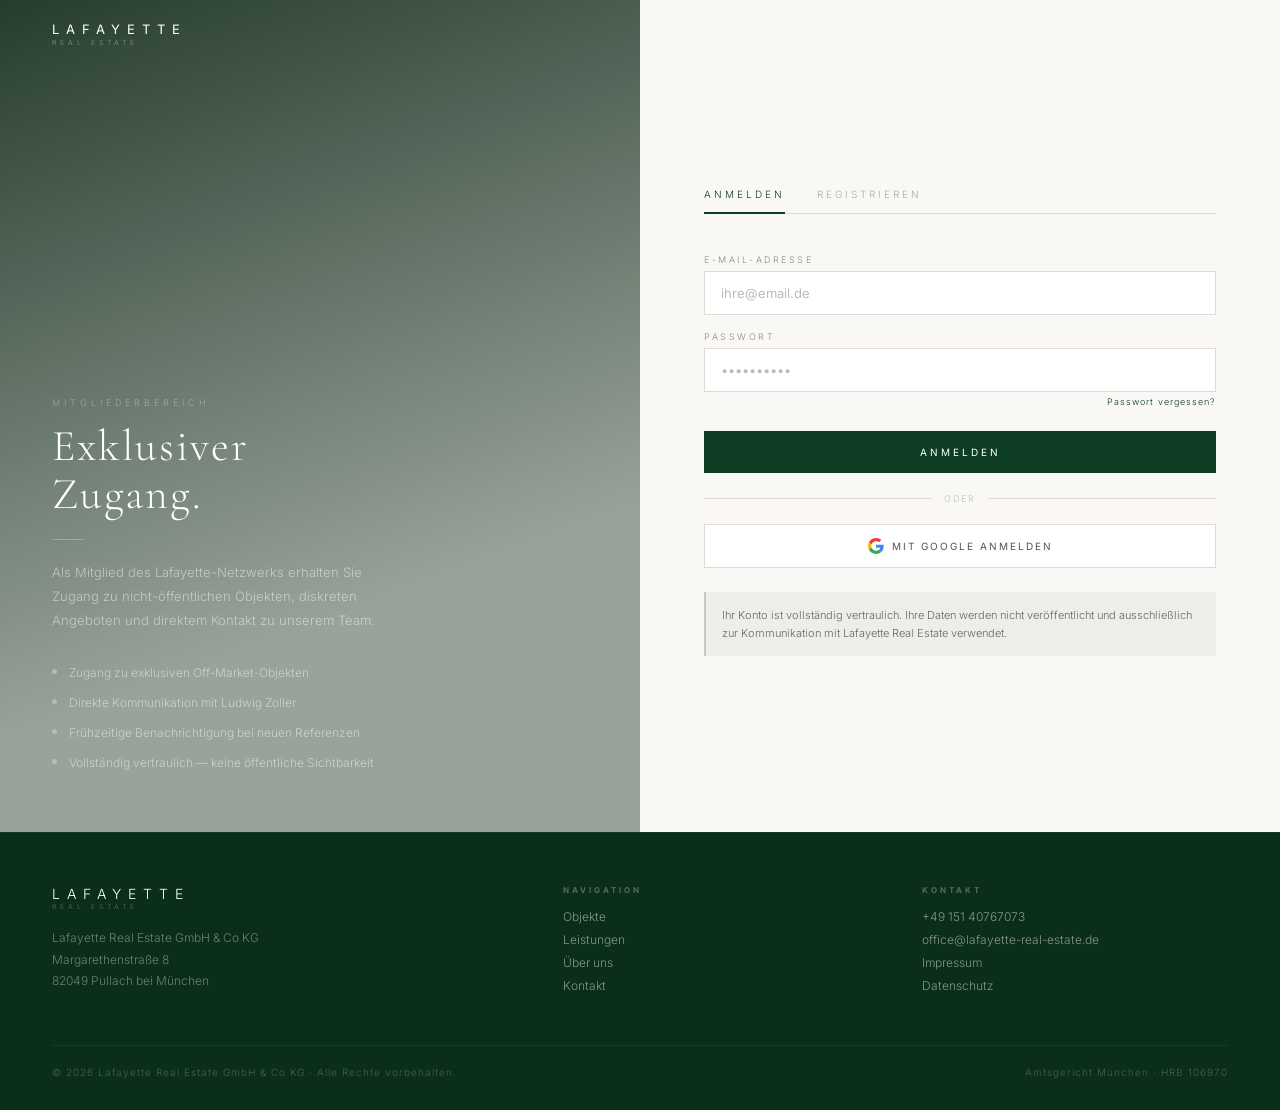
==== anmelden.html @ 4c4fb117 "feat: add auth page (login/register), restore musterhaus link, verify all nav links - Create anmelde" ====
<!DOCTYPE html>
<html lang="de">
<head>
  <meta charset="UTF-8">
  <meta name="viewport" content="width=device-width, initial-scale=1">
  <title>Anmelden — Lafayette Real Estate</title>
  <meta name="description" content="Mitgliederbereich — Lafayette Real Estate. Exklusiver Zugang zu Off-Market-Objekten und diskreten Immobilienangeboten.">
  <link rel="icon" href="data:,">

  <link rel="preconnect" href="https://fonts.googleapis.com">
  <link rel="preconnect" href="https://fonts.gstatic.com" crossorigin>
  <link href="https://fonts.googleapis.com/css2?family=Cormorant+Garamond:ital,wght@0,200;0,300;0,400;1,200;1,300&family=Inter:wght@300;400;500&display=swap" rel="stylesheet">

  <link rel="stylesheet" href="assets/css/variables.css">
  <link rel="stylesheet" href="assets/css/base.css">
  <link rel="stylesheet" href="assets/css/components/navbar.css">
  <link rel="stylesheet" href="assets/css/components/footer.css">
  <link rel="stylesheet" href="assets/css/components/buttons.css">
  <link rel="stylesheet" href="assets/css/components/forms.css">
  <link rel="stylesheet" href="assets/css/pages/auth.css">
</head>
<body>

  <!-- ======= NAVBAR (auth simplified) ======= -->
  <nav id="main-nav" aria-label="Hauptnavigation" class="scrolled">
    <a href="index.html" class="nav-logo">
      <span class="nav-logo__name">Lafayette</span>
      <span class="nav-logo__sub">Real Estate</span>
    </a>
    <a href="index.html" class="nav-back">← Zurück zur Website</a>
  </nav>

  <!-- ======= MAIN AUTH LAYOUT ======= -->
  <div class="auth-layout">

    <!-- LEFT: Brand panel -->
    <div class="auth-left" style="background-image: linear-gradient(160deg, rgba(8,35,18,0.88) 0%, rgba(8,35,18,0.4) 70%), url('https://images.unsplash.com/photo-1600596542815-ffad4c1539a9?w=1200&q=85');">
      <div class="auth-left-eyebrow">Mitgliederbereich</div>
      <div class="auth-left-headline">Exklusiver<br>Zugang.</div>
      <div class="auth-left-divider"></div>
      <div class="auth-left-body">Als Mitglied des Lafayette-Netzwerks erhalten Sie Zugang zu nicht-öffentlichen Objekten, diskreten Angeboten und direktem Kontakt zu unserem Team.</div>
      <div class="auth-perks">
        <div class="auth-perk">
          <div class="perk-dot"></div>
          <div class="perk-text">Zugang zu exklusiven Off-Market-Objekten</div>
        </div>
        <div class="auth-perk">
          <div class="perk-dot"></div>
          <div class="perk-text">Direkte Kommunikation mit Ludwig Zoller</div>
        </div>
        <div class="auth-perk">
          <div class="perk-dot"></div>
          <div class="perk-text">Frühzeitige Benachrichtigung bei neuen Referenzen</div>
        </div>
        <div class="auth-perk">
          <div class="perk-dot"></div>
          <div class="perk-text">Vollständig vertraulich — keine öffentliche Sichtbarkeit</div>
        </div>
      </div>
    </div>

    <!-- RIGHT: Forms panel -->
    <div class="auth-right">

      <!-- TABS -->
      <div class="auth-tabs">
        <div class="auth-tab active" data-tab="login">Anmelden</div>
        <div class="auth-tab" data-tab="register">Registrieren</div>
      </div>

      <!-- LOGIN FORM -->
      <form class="auth-form" id="form-login" action="#" method="post">

        <div class="form-group">
          <label class="form-label" for="login-email">E-Mail-Adresse</label>
          <input class="form-input" type="email" id="login-email" name="email" placeholder="ihre@email.de" required>
        </div>

        <div class="form-group">
          <label class="form-label" for="login-password">Passwort</label>
          <input class="form-input" type="password" id="login-password" name="password" placeholder="••••••••••" required>
          <a href="#" class="form-forgot">Passwort vergessen?</a>
        </div>

        <button class="btn-solid form-submit" type="submit">Anmelden</button>

        <div class="form-divider"><span>oder</span></div>

        <button type="button" class="btn-google">
          <svg width="16" height="16" viewBox="0 0 48 48" aria-hidden="true"><path fill="#EA4335" d="M24 9.5c3.54 0 6.71 1.22 9.21 3.6l6.85-6.85C35.9 2.38 30.47 0 24 0 14.62 0 6.51 5.38 2.56 13.22l7.98 6.19C12.43 13.72 17.74 9.5 24 9.5z"/><path fill="#4285F4" d="M46.98 24.55c0-1.57-.15-3.09-.38-4.55H24v9.02h12.94c-.58 2.96-2.26 5.48-4.78 7.18l7.73 6c4.51-4.18 7.09-10.36 7.09-17.65z"/><path fill="#FBBC05" d="M10.53 28.59c-.48-1.45-.76-2.99-.76-4.59s.27-3.14.76-4.59l-7.98-6.19C.92 16.46 0 20.12 0 24c0 3.88.92 7.54 2.56 10.78l7.97-6.19z"/><path fill="#34A853" d="M24 48c6.48 0 11.93-2.13 15.89-5.81l-7.73-6c-2.18 1.48-4.97 2.31-8.16 2.31-6.26 0-11.57-4.22-13.47-9.91l-7.98 6.19C6.51 42.62 14.62 48 24 48z"/></svg>
          Mit Google anmelden
        </button>

        <div class="discretion-note">
          Ihr Konto ist vollständig vertraulich. Ihre Daten werden nicht veröffentlicht und ausschließlich zur Kommunikation mit Lafayette Real Estate verwendet.
        </div>

      </form>

      <!-- REGISTRATION FORM -->
      <form class="auth-form hidden" id="form-register" action="#" method="post">

        <div class="form-group-row">
          <div class="form-group">
            <label class="form-label" for="reg-vorname">Vorname</label>
            <input class="form-input" type="text" id="reg-vorname" name="vorname" placeholder="Max" required>
          </div>
          <div class="form-group">
            <label class="form-label" for="reg-nachname">Nachname</label>
            <input class="form-input" type="text" id="reg-nachname" name="nachname" placeholder="Mustermann" required>
          </div>
        </div>

        <div class="form-group">
          <label class="form-label" for="reg-email">E-Mail-Adresse</label>
          <input class="form-input" type="email" id="reg-email" name="email" placeholder="ihre@email.de" required>
        </div>

        <div class="form-group">
          <label class="form-label" for="reg-password">Passwort</label>
          <input class="form-input" type="password" id="reg-password" name="password" placeholder="Mindestens 8 Zeichen" minlength="8" required>
        </div>

        <div class="form-group">
          <label class="form-label" for="reg-interesse">Ich bin interessiert als</label>
          <select class="form-select" id="reg-interesse" name="interesse" required>
            <option value="" disabled selected>Bitte wählen…</option>
            <option value="kaeufer">Käufer</option>
            <option value="verkaeufer">Verkäufer</option>
            <option value="investor">Investor / Family Office</option>
            <option value="fonds">Fonds / institutioneller Investor</option>
            <option value="sonstiges">Sonstiges</option>
          </select>
        </div>

        <button class="btn-solid form-submit" type="submit">Konto erstellen</button>

        <div class="discretion-note">
          Ihre Registrierung wird manuell durch unser Team geprüft. Nach Freischaltung erhalten Sie Zugang zu exklusiven Inhalten.
        </div>

        <p class="form-footer">Mit der Registrierung stimmen Sie unserer <a href="datenschutz.html">Datenschutzerklärung</a> zu.</p>

      </form>

    </div>
  </div>

  <!-- ======= FOOTER ======= -->
  <footer class="site-footer">
    <div class="footer-top">
      <div class="footer-brand">
        <div class="logo-name">Lafayette</div>
        <div class="logo-sub">Real Estate</div>
        <p>Lafayette Real Estate GmbH &amp; Co KG<br>Margarethenstraße 8<br>82049 Pullach bei München</p>
      </div>
      <div class="footer-col">
        <h4>Navigation</h4>
        <a href="objekte.html">Objekte</a>
        <a href="leistungen.html">Leistungen</a>
        <a href="ueber-uns.html">Über uns</a>
        <a href="kontakt.html">Kontakt</a>
      </div>
      <div class="footer-col">
        <h4>Kontakt</h4>
        <a href="tel:+4915140767073">+49 151 40767073</a>
        <a href="mailto:office@lafayette-real-estate.de">office@lafayette-real-estate.de</a>
        <a href="impressum.html">Impressum</a>
        <a href="datenschutz.html">Datenschutz</a>
      </div>
    </div>
    <div class="footer-bottom">
      <p>© 2026 Lafayette Real Estate GmbH &amp; Co KG · Alle Rechte vorbehalten.</p>
      <p>Amtsgericht München · HRB 106970</p>
    </div>
  </footer>

  <script src="assets/js/nav.js"></script>
  <script src="assets/js/auth.js"></script>
</body>
</html>
---- assets/css/variables.css ----
:root {
  --color-green:       #0D3D22;
  --color-green-dark:  #0A2E18;
  --color-cream:       #FAF8F4;
  --color-white:       #FFFFFF;
  --color-charcoal:    #1A1A1A;
  --color-gold:        #C9A96E;
  --color-border:      #E5E0D8;
  --color-text-muted:  #666666;
  --color-text-light:  rgba(255,255,255,0.75);
  --color-text-faint:  rgba(255,255,255,0.4);

  --font-display: 'Cormorant Garamond', Georgia, serif;
  --font-body:    'Inter', -apple-system, sans-serif;

  --space-xs:  8px;
  --space-sm:  16px;
  --space-md:  32px;
  --space-lg:  52px;
  --space-xl:  80px;

  --transition-base: 0.25s ease;
  --transition-nav:  0.35s ease;
}
---- assets/css/base.css ----
*, *::before, *::after { margin: 0; padding: 0; box-sizing: border-box; }
html { scroll-behavior: smooth; }
body {
  font-family: var(--font-body);
  font-weight: 300;
  background: var(--color-cream);
  color: var(--color-charcoal);
  -webkit-font-smoothing: antialiased;
  overflow-x: hidden;
}
a { text-decoration: none; color: inherit; }
img { display: block; max-width: 100%; }
h1, h2, h3 { font-family: var(--font-display); font-weight: 300; line-height: 1.15; }

.section-label {
  font-family: var(--font-body);
  font-size: 9px;
  letter-spacing: 4px;
  text-transform: uppercase;
  color: var(--color-green);
  opacity: 0.7;
  margin-bottom: 10px;
}
.section-label--light {
  color: var(--color-text-faint);
  opacity: 1;
}

.section {
  padding: var(--space-xl) var(--space-lg);
}
.section.cream { background: var(--color-cream); }
.section.white { background: var(--color-white); }
.section.green { background: var(--color-green); }

.sec-title {
  font-family: var(--font-display);
  font-weight: 300;
  font-size: 34px;
  color: var(--color-charcoal);
  letter-spacing: 1px;
  line-height: 1.2;
  margin-bottom: 36px;
}
.sec-title.light { color: white; }
---- assets/css/components/navbar.css ----
/* ============ NAVBAR ============ */
#main-nav {
  position: fixed;
  top: 0;
  left: 0;
  right: 0;
  z-index: 100;
  padding: 0 var(--space-lg);
  height: 68px;
  display: flex;
  align-items: center;
  justify-content: space-between;
  transition: background var(--transition-nav), border-color var(--transition-nav);
  background: transparent;
  border-bottom: 1px solid transparent;
}
#main-nav.scrolled {
  background: rgba(10, 40, 22, 0.97);
  border-bottom: 1px solid rgba(255, 255, 255, 0.07);
  backdrop-filter: blur(8px);
}

.nav-logo {
  display: flex;
  flex-direction: column;
  gap: 1px;
  text-decoration: none;
}
.nav-logo__name {
  font-family: var(--font-body);
  font-size: 13px;
  letter-spacing: 7px;
  font-weight: 400;
  color: var(--color-white);
  text-transform: uppercase;
}
.nav-logo__sub {
  font-family: var(--font-body);
  font-size: 7px;
  letter-spacing: 4px;
  color: var(--color-text-faint);
  text-transform: uppercase;
}

.nav-links {
  display: flex;
  gap: 36px;
  align-items: center;
}
.nav-links a {
  font-family: var(--font-body);
  font-size: 10px;
  letter-spacing: 2px;
  text-transform: uppercase;
  color: rgba(255, 255, 255, 0.55);
  text-decoration: none;
  transition: color var(--transition-base);
}
.nav-links a:hover { color: var(--color-white); }
.nav-links a.active {
  color: var(--color-white);
  border-bottom: 1px solid rgba(255, 255, 255, 0.4);
  padding-bottom: 2px;
}

.nav-links__cta {
  border: 1px solid rgba(255, 255, 255, 0.35);
  padding: 9px 20px;
  font-family: var(--font-body);
  font-size: 9px;
  letter-spacing: 2.5px;
  text-transform: uppercase;
  color: rgba(255, 255, 255, 0.85);
  text-decoration: none;
  transition: background var(--transition-base), color var(--transition-base);
  margin-left: 8px;
}
.nav-links__cta:hover { background: rgba(255, 255, 255, 0.1); }

/* Inner-page variant: solid green background, not fixed */
.site-nav {
  background: var(--color-green);
  padding: 0 var(--space-lg);
  height: 68px;
  display: flex;
  align-items: center;
  justify-content: space-between;
  border-bottom: 1px solid rgba(255, 255, 255, 0.07);
}
---- assets/css/components/footer.css ----
/* ============ FOOTER ============ */
.site-footer {
  background: var(--color-green-dark);
  padding: var(--space-lg) var(--space-lg) 32px;
  border-top: 1px solid rgba(255, 255, 255, 0.05);
}

.footer-top {
  display: grid;
  grid-template-columns: 1.5fr 1fr 1fr;
  gap: var(--space-lg);
  margin-bottom: 44px;
}

.footer-brand .logo-name {
  font-family: var(--font-body);
  font-size: 14px;
  letter-spacing: 7px;
  color: var(--color-white);
  text-transform: uppercase;
}
.footer-brand .logo-sub {
  font-family: var(--font-body);
  font-size: 7px;
  letter-spacing: 4px;
  color: rgba(255, 255, 255, 0.3);
  text-transform: uppercase;
  margin-bottom: 16px;
}
.footer-brand p {
  font-family: var(--font-body);
  font-size: 12px;
  color: rgba(255, 255, 255, 0.4);
  line-height: 1.8;
  font-weight: 300;
}

.footer-col h4 {
  font-family: var(--font-body);
  font-size: 8px;
  letter-spacing: 3px;
  text-transform: uppercase;
  color: rgba(255, 255, 255, 0.3);
  margin-bottom: 14px;
}
.footer-col a {
  display: block;
  font-family: var(--font-body);
  font-size: 12px;
  color: rgba(255, 255, 255, 0.5);
  text-decoration: none;
  margin-bottom: 8px;
  transition: color var(--transition-base);
  font-weight: 300;
}
.footer-col a:hover { color: rgba(255, 255, 255, 0.85); }

.footer-bottom {
  border-top: 1px solid rgba(255, 255, 255, 0.06);
  padding-top: 20px;
  display: flex;
  justify-content: space-between;
  align-items: center;
}
.footer-bottom p {
  font-family: var(--font-body);
  font-size: 10px;
  color: rgba(255, 255, 255, 0.25);
  letter-spacing: 1px;
}
---- assets/css/components/buttons.css ----
/* ============ BUTTONS ============ */
.btn-ghost {
  display: inline-block;
  align-self: flex-start;
  border: 1px solid rgba(255, 255, 255, 0.4);
  padding: 14px 32px;
  font-family: var(--font-body);
  font-size: 10px;
  letter-spacing: 3px;
  text-transform: uppercase;
  color: rgba(255, 255, 255, 0.85);
  transition: background var(--transition-base);
}
.btn-ghost:hover { background: rgba(255, 255, 255, 0.08); }

.btn-outline {
  display: inline-block;
  border: 1px solid var(--color-green);
  padding: 14px 32px;
  font-family: var(--font-body);
  font-size: 10px;
  letter-spacing: 3px;
  text-transform: uppercase;
  color: var(--color-green);
  transition: background var(--transition-base), color var(--transition-base);
}
.btn-outline:hover { background: var(--color-green); color: white; }

.btn-solid {
  display: inline-block;
  background: var(--color-green);
  border: 1px solid var(--color-green);
  padding: 14px 32px;
  font-family: var(--font-body);
  font-size: 10px;
  letter-spacing: 3px;
  text-transform: uppercase;
  color: white;
  cursor: pointer;
  transition: background var(--transition-base);
}
.btn-solid:hover { background: var(--color-green-dark); }
---- assets/css/components/forms.css ----
/* ============ FORMS ============ */
.form-group { margin-bottom: 16px; }
.form-group-row {
  display: grid;
  grid-template-columns: 1fr 1fr;
  gap: 12px;
  margin-bottom: 16px;
}

.form-label {
  font-family: var(--font-body);
  font-size: 9px;
  letter-spacing: 2.5px;
  text-transform: uppercase;
  color: #888;
  display: block;
  margin-bottom: 6px;
}

.form-input {
  width: 100%;
  border: 1px solid #E0DBD4;
  padding: 13px 16px;
  background: var(--color-white);
  font-family: var(--font-body);
  font-size: 13px;
  color: var(--color-charcoal);
  outline: none;
  transition: border-color var(--transition-base);
}
.form-input:focus { border-color: var(--color-green); }
.form-input::placeholder { color: #BBB; }

.form-select {
  width: 100%;
  border: 1px solid #E0DBD4;
  padding: 13px 16px;
  background: var(--color-white);
  font-family: var(--font-body);
  font-size: 13px;
  color: var(--color-charcoal);
  outline: none;
  appearance: none;
  background-image: url("data:image/svg+xml,%3Csvg xmlns='http://www.w3.org/2000/svg' width='10' height='6'%3E%3Cpath d='M0 0l5 6 5-6z' fill='%23aaa'/%3E%3C/svg%3E");
  background-repeat: no-repeat;
  background-position: right 16px center;
}

.form-textarea {
  width: 100%;
  border: 1px solid #E0DBD4;
  padding: 13px 16px;
  background: var(--color-white);
  font-family: var(--font-body);
  font-size: 13px;
  color: var(--color-charcoal);
  outline: none;
  resize: none;
  transition: border-color var(--transition-base);
}
.form-textarea:focus { border-color: var(--color-green); }

.form-privacy {
  font-family: var(--font-body);
  font-size: 10px;
  color: #AAA;
  line-height: 1.6;
  margin-top: 4px;
}
.form-privacy a { color: var(--color-green); text-decoration: none; }
---- assets/css/pages/auth.css ----
/* ============ AUTH PAGE (Anmelden / Registrieren) ============ */
body.auth-page {
  background: var(--color-green);
  min-height: 100vh;
}

/* Auth nav */
.auth-nav {
  padding: 0 var(--space-lg);
  height: 68px;
  display: flex;
  align-items: center;
  justify-content: space-between;
  border-bottom: 1px solid rgba(255, 255, 255, 0.07);
  background: var(--color-green);
}
.auth-nav .nav-back,
.nav-back {
  font-family: var(--font-body);
  font-size: 9px;
  letter-spacing: 2px;
  text-transform: uppercase;
  color: rgba(255, 255, 255, 0.4);
  text-decoration: none;
  transition: color var(--transition-base);
}
.auth-nav .nav-back:hover,
.nav-back:hover { color: rgba(255, 255, 255, 0.75); }

/* Two-column layout */
.auth-layout {
  display: grid;
  grid-template-columns: 1fr 1fr;
  min-height: calc(100vh - 68px);
}

/* Left brand panel */
.auth-left {
  position: relative;
  overflow: hidden;
  background:
    linear-gradient(160deg, rgba(8, 35, 18, 0.88) 0%, rgba(8, 35, 18, 0.4) 70%),
    url('https://images.unsplash.com/photo-1600596542815-ffad4c1539a9?w=1200&q=85') center/cover no-repeat;
  display: flex;
  flex-direction: column;
  justify-content: flex-end;
  padding: 60px var(--space-lg);
}
.auth-left-eyebrow {
  font-family: var(--font-body);
  font-size: 9px;
  letter-spacing: 4px;
  text-transform: uppercase;
  color: rgba(255, 255, 255, 0.35);
  margin-bottom: 14px;
}
.auth-left-headline {
  font-family: var(--font-display);
  font-weight: 200;
  font-size: 44px;
  color: var(--color-white);
  line-height: 1.1;
  letter-spacing: 2px;
  margin-bottom: 20px;
}
.auth-left-divider {
  width: 32px;
  height: 1px;
  background: rgba(255, 255, 255, 0.25);
  margin-bottom: 20px;
}
.auth-left-body {
  font-family: var(--font-body);
  font-weight: 300;
  font-size: 13px;
  color: rgba(255, 255, 255, 0.5);
  line-height: 1.85;
  max-width: 360px;
}
.auth-perks {
  margin-top: 32px;
  display: flex;
  flex-direction: column;
  gap: 12px;
}
.auth-perk {
  display: flex;
  align-items: flex-start;
  gap: 12px;
}
.perk-dot {
  width: 5px;
  height: 5px;
  border-radius: 50%;
  background: rgba(255, 255, 255, 0.3);
  margin-top: 5px;
  flex-shrink: 0;
}
.perk-text {
  font-family: var(--font-body);
  font-size: 12px;
  color: rgba(255, 255, 255, 0.5);
  font-weight: 300;
  line-height: 1.5;
}

/* Right form panel */
.auth-right {
  background: var(--color-cream);
  display: flex;
  flex-direction: column;
  justify-content: center;
  padding: 60px 64px;
}

/* Tabs */
.auth-tabs {
  display: flex;
  gap: 0;
  margin-bottom: 40px;
  border-bottom: 1px solid #E0DBD4;
}
.auth-tab {
  padding: 12px 0;
  margin-right: 32px;
  font-family: var(--font-body);
  font-size: 10px;
  letter-spacing: 3px;
  text-transform: uppercase;
  color: #AAA;
  cursor: pointer;
  border-bottom: 2px solid transparent;
  margin-bottom: -1px;
  transition: color var(--transition-base), border-color var(--transition-base);
}
.auth-tab.active {
  color: var(--color-green);
  border-bottom-color: var(--color-green);
}

/* Auth forms */
.auth-form {
  display: flex;
  flex-direction: column;
  gap: 0;
}
.auth-form.hidden { display: none; }

.form-submit {
  width: 100%;
  background: var(--color-green);
  color: var(--color-white);
  border: none;
  padding: 15px;
  font-family: var(--font-body);
  font-size: 10px;
  letter-spacing: 3px;
  text-transform: uppercase;
  cursor: pointer;
  margin-top: 8px;
  transition: background var(--transition-base);
}
.form-submit:hover { background: var(--color-green-dark); }

.form-divider {
  display: flex;
  align-items: center;
  gap: 12px;
  margin: 20px 0;
}
.form-divider::before,
.form-divider::after {
  content: '';
  flex: 1;
  height: 1px;
  background: #E0DBD4;
}
.form-divider span {
  font-family: var(--font-body);
  font-size: 9px;
  letter-spacing: 2px;
  text-transform: uppercase;
  color: #BBB;
}

.form-wa-btn {
  width: 100%;
  background: var(--color-white);
  border: 1px solid #E0DBD4;
  padding: 13px;
  font-family: var(--font-body);
  font-size: 10px;
  letter-spacing: 2px;
  text-transform: uppercase;
  color: #555;
  cursor: pointer;
  display: flex;
  align-items: center;
  justify-content: center;
  gap: 8px;
}

.btn-google {
  width: 100%;
  background: var(--color-white);
  border: 1px solid #E0DBD4;
  padding: 13px;
  font-family: var(--font-body);
  font-size: 10px;
  letter-spacing: 2px;
  text-transform: uppercase;
  color: #555;
  cursor: pointer;
  display: flex;
  align-items: center;
  justify-content: center;
  gap: 8px;
  transition: background var(--transition-base), border-color var(--transition-base);
}
.btn-google:hover {
  background: #f5f5f5;
  border-color: #ccc;
}

.form-footer {
  margin-top: 20px;
  font-family: var(--font-body);
  font-size: 10px;
  color: #AAA;
  line-height: 1.7;
  text-align: center;
}
.form-footer a { color: var(--color-green); text-decoration: none; }

.form-forgot {
  font-family: var(--font-body);
  font-size: 9px;
  letter-spacing: 1px;
  color: var(--color-green);
  text-decoration: none;
  display: block;
  text-align: right;
  margin-top: 4px;
}

.discretion-note {
  margin-top: 24px;
  padding: 14px 16px;
  background: rgba(13, 61, 34, 0.05);
  border-left: 2px solid rgba(13, 61, 34, 0.2);
  font-family: var(--font-body);
  font-size: 11px;
  color: var(--color-text-muted);
  line-height: 1.65;
}
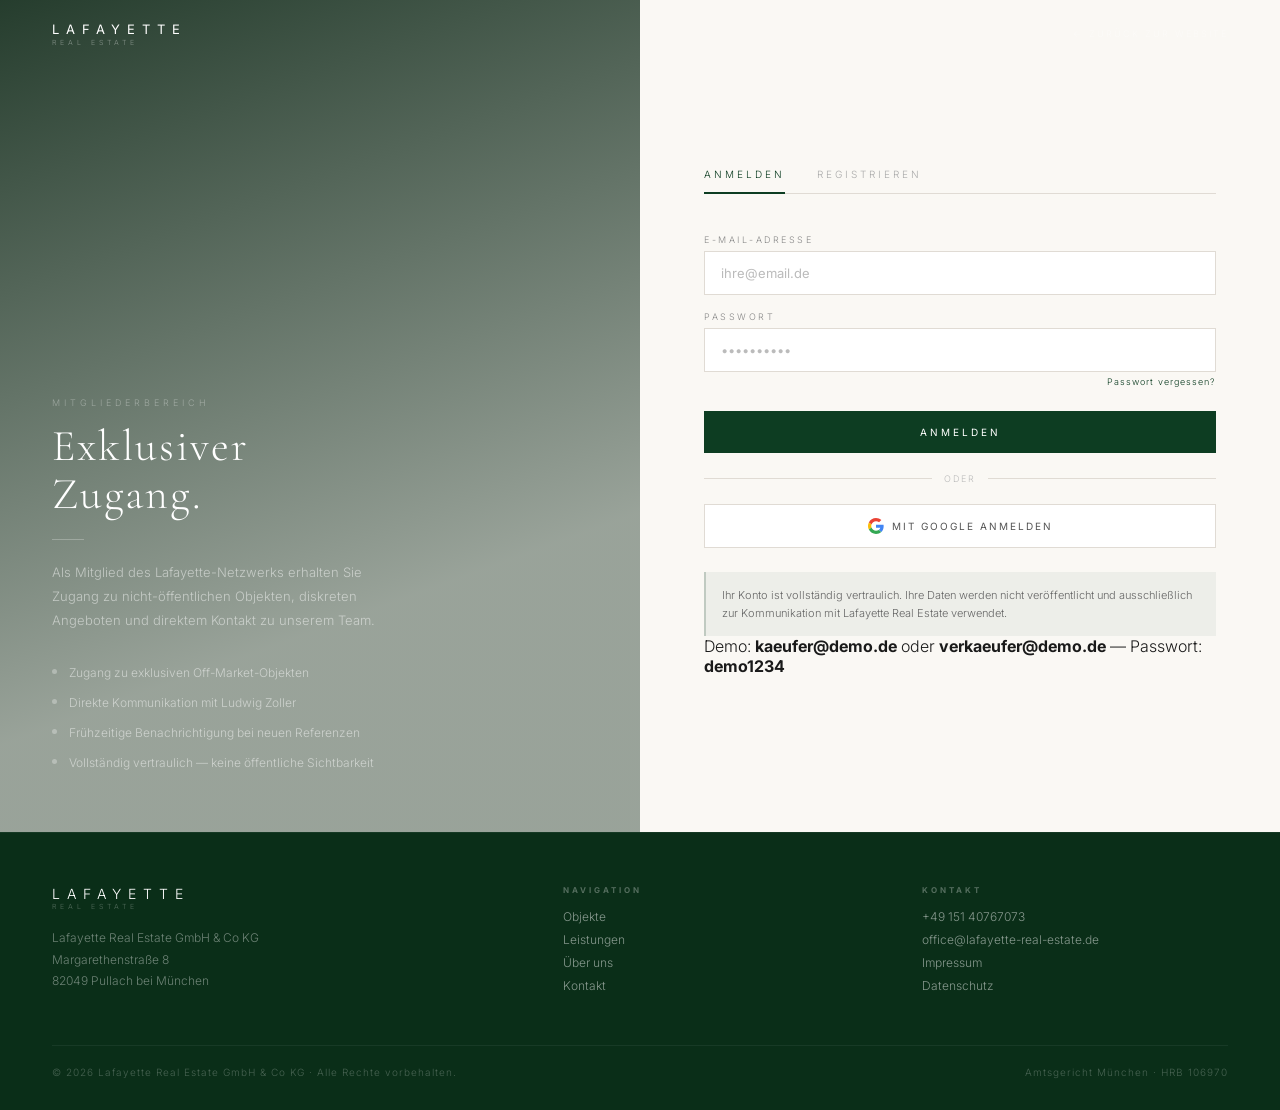
==== commit be49c03f: "feat: simplify registration roles to 2, add demo credentials strip" ====
--- a/anmelden.html
+++ b/anmelden.html
@@ -127,9 +127,6 @@
             <option value="" disabled selected>Bitte wählen…</option>
             <option value="kaeufer">Käufer</option>
             <option value="verkaeufer">Verkäufer</option>
-            <option value="investor">Investor / Family Office</option>
-            <option value="fonds">Fonds / institutioneller Investor</option>
-            <option value="sonstiges">Sonstiges</option>
           </select>
         </div>
 
@@ -142,6 +139,11 @@
         <p class="form-footer">Mit der Registrierung stimmen Sie unserer <a href="datenschutz.html">Datenschutzerklärung</a> zu.</p>
 
       </form>
+
+      <!-- DEMO STRIP -->
+      <div class="auth-demo-strip">
+        Demo: <strong>kaeufer@demo.de</strong> oder <strong>verkaeufer@demo.de</strong> — Passwort: <strong>demo1234</strong>
+      </div>
 
     </div>
   </div>
--- a/assets/css/components/navbar.css
+++ b/assets/css/components/navbar.css
@@ -87,3 +87,73 @@
   justify-content: space-between;
   border-bottom: 1px solid rgba(255, 255, 255, 0.07);
 }
+
+/* ============ USER MENU (logged-in state) ============ */
+.nav-user-menu {
+  position: relative;
+  margin-left: 8px;
+}
+
+.nav-user-btn {
+  background: none;
+  border: 1px solid rgba(255, 255, 255, 0.35);
+  padding: 9px 16px;
+  font-family: var(--font-body);
+  font-size: 9px;
+  letter-spacing: 2.5px;
+  text-transform: uppercase;
+  color: rgba(255, 255, 255, 0.85);
+  cursor: pointer;
+  display: flex;
+  align-items: center;
+  gap: 7px;
+  transition: border-color var(--transition-base), background var(--transition-base);
+  white-space: nowrap;
+}
+.nav-user-btn:hover {
+  border-color: rgba(255, 255, 255, 0.65);
+  background: rgba(255, 255, 255, 0.07);
+}
+
+.nav-user-chevron {
+  font-size: 7px;
+  opacity: 0.55;
+  transition: transform var(--transition-base);
+  display: inline-block;
+}
+.nav-user-menu.open .nav-user-chevron { transform: rotate(180deg); }
+
+.nav-user-dropdown {
+  display: none;
+  position: absolute;
+  top: calc(100% + 8px);
+  right: 0;
+  min-width: 160px;
+  background: var(--color-white);
+  border: 1px solid var(--color-border);
+  z-index: 200;
+  box-shadow: 0 4px 20px rgba(0, 0, 0, 0.08);
+}
+.nav-user-menu.open .nav-user-dropdown { display: block; }
+
+.nav-user-dropdown__item {
+  display: block;
+  width: 100%;
+  padding: 13px 18px;
+  font-family: var(--font-body);
+  font-size: 9px;
+  letter-spacing: 2px;
+  text-transform: uppercase;
+  color: var(--color-charcoal);
+  text-decoration: none;
+  background: none;
+  border: none;
+  border-bottom: 1px solid var(--color-border);
+  text-align: left;
+  cursor: pointer;
+  box-sizing: border-box;
+  transition: background var(--transition-base);
+}
+.nav-user-dropdown__item:last-child { border-bottom: none; }
+.nav-user-dropdown__item:hover { background: var(--color-cream); }
+.nav-logout-btn { color: var(--color-text-muted); }
--- a/assets/css/components/buttons.css
+++ b/assets/css/components/buttons.css
@@ -2,7 +2,7 @@
 .btn-ghost {
   display: inline-block;
   align-self: flex-start;
-  border: 1px solid rgba(255, 255, 255, 0.4);
+  border: 1px solid rgba(255, 255, 255, 0.55);
   padding: 14px 32px;
   font-family: var(--font-body);
   font-size: 10px;
--- a/assets/css/pages/auth.css
+++ b/assets/css/pages/auth.css
@@ -183,22 +183,6 @@
   color: #BBB;
 }
 
-.form-wa-btn {
-  width: 100%;
-  background: var(--color-white);
-  border: 1px solid #E0DBD4;
-  padding: 13px;
-  font-family: var(--font-body);
-  font-size: 10px;
-  letter-spacing: 2px;
-  text-transform: uppercase;
-  color: #555;
-  cursor: pointer;
-  display: flex;
-  align-items: center;
-  justify-content: center;
-  gap: 8px;
-}
 
 .btn-google {
   width: 100%;
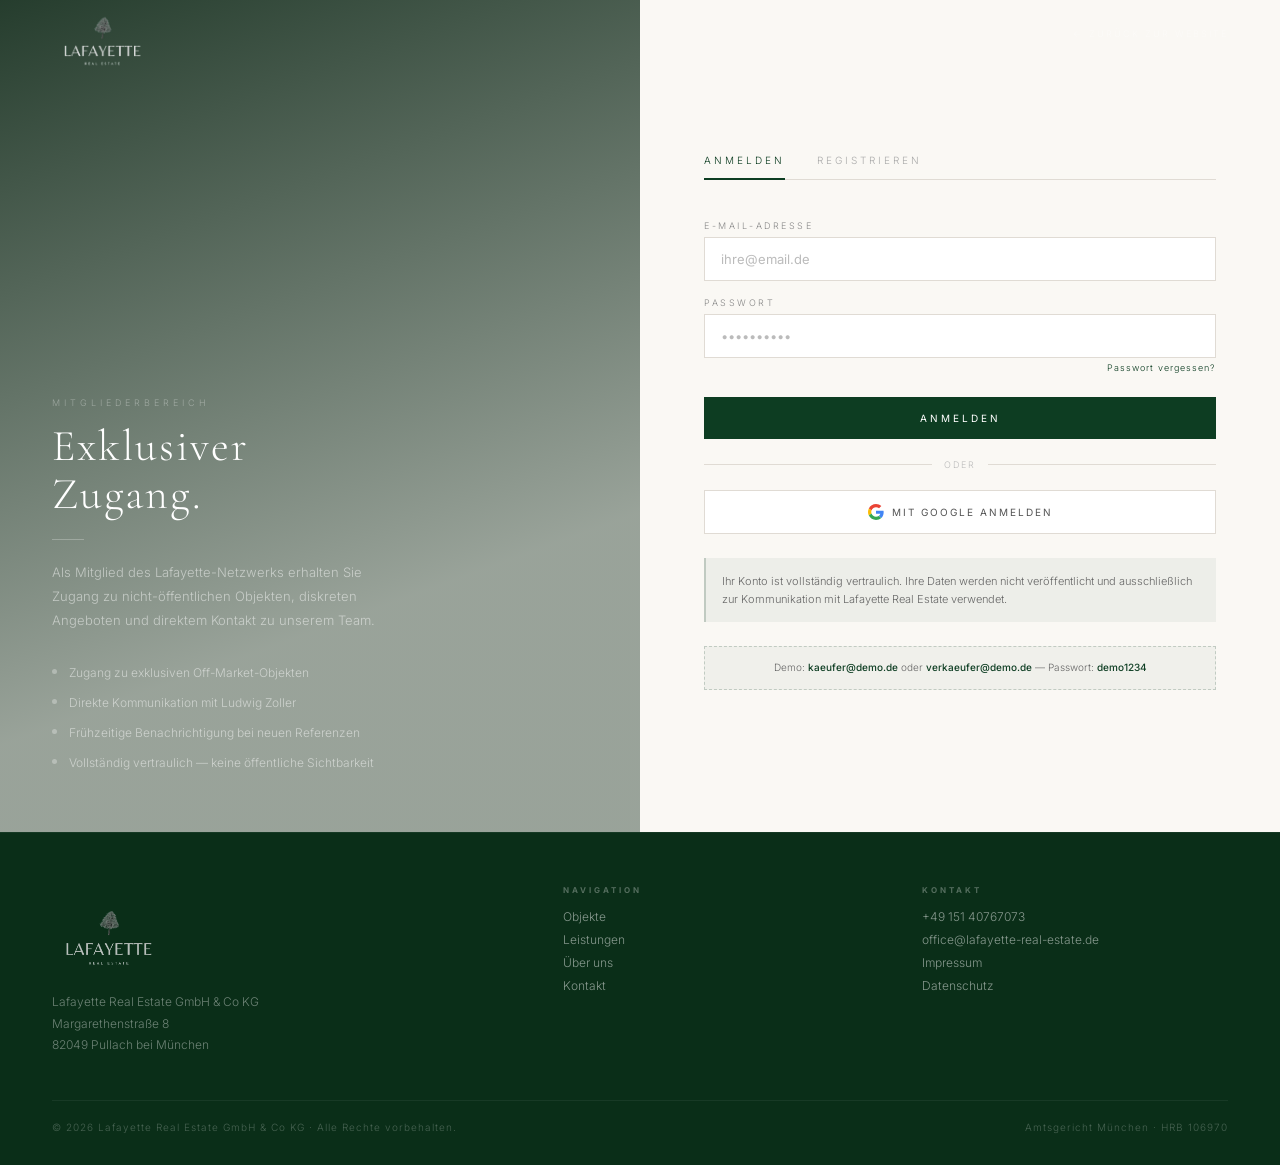
==== commit e76970ae: "seller dashboard fix" ====
--- a/anmelden.html
+++ b/anmelden.html
@@ -24,8 +24,7 @@
   <!-- ======= NAVBAR (auth simplified) ======= -->
   <nav id="main-nav" aria-label="Hauptnavigation" class="scrolled">
     <a href="index.html" class="nav-logo">
-      <span class="nav-logo__name">Lafayette</span>
-      <span class="nav-logo__sub">Real Estate</span>
+      <img src="assets/images/lafayette_logo.png" alt="Lafayette Real Estate" class="nav-logo__img">
     </a>
     <a href="index.html" class="nav-back">← Zurück zur Website</a>
   </nav>
@@ -152,8 +151,7 @@
   <footer class="site-footer">
     <div class="footer-top">
       <div class="footer-brand">
-        <div class="logo-name">Lafayette</div>
-        <div class="logo-sub">Real Estate</div>
+        <img src="assets/images/lafayette_logo.png" alt="Lafayette Real Estate" class="footer-logo__img">
         <p>Lafayette Real Estate GmbH &amp; Co KG<br>Margarethenstraße 8<br>82049 Pullach bei München</p>
       </div>
       <div class="footer-col">
--- a/assets/css/components/navbar.css
+++ b/assets/css/components/navbar.css
@@ -22,24 +22,14 @@
 
 .nav-logo {
   display: flex;
-  flex-direction: column;
-  gap: 1px;
+  align-items: center;
   text-decoration: none;
+  flex-shrink: 0;
 }
-.nav-logo__name {
-  font-family: var(--font-body);
-  font-size: 13px;
-  letter-spacing: 7px;
-  font-weight: 400;
-  color: var(--color-white);
-  text-transform: uppercase;
-}
-.nav-logo__sub {
-  font-family: var(--font-body);
-  font-size: 7px;
-  letter-spacing: 4px;
-  color: var(--color-text-faint);
-  text-transform: uppercase;
+.nav-logo__img {
+  height: 80px;
+  width: auto;
+  display: block;
 }
 
 .nav-links {
@@ -154,6 +144,10 @@
   box-sizing: border-box;
   transition: background var(--transition-base);
 }
+/* nav-links a (0-1-1) beats .nav-user-dropdown__item (0-1-0) when dropdown is inside .nav-links; this selector (0-2-0) wins */
+.nav-user-dropdown .nav-user-dropdown__item {
+  color: var(--color-charcoal);
+}
 .nav-user-dropdown__item:last-child { border-bottom: none; }
 .nav-user-dropdown__item:hover { background: var(--color-cream); }
 .nav-logout-btn { color: var(--color-text-muted); }
--- a/assets/css/components/footer.css
+++ b/assets/css/components/footer.css
@@ -12,20 +12,12 @@
   margin-bottom: 44px;
 }
 
-.footer-brand .logo-name {
-  font-family: var(--font-body);
-  font-size: 14px;
-  letter-spacing: 7px;
-  color: var(--color-white);
-  text-transform: uppercase;
-}
-.footer-brand .logo-sub {
-  font-family: var(--font-body);
-  font-size: 7px;
-  letter-spacing: 4px;
-  color: rgba(255, 255, 255, 0.3);
-  text-transform: uppercase;
+.footer-brand .footer-logo__img {
+  height: 90px;
+  width: auto;
+  display: block;
   margin-bottom: 16px;
+  opacity: 0.85;
 }
 .footer-brand p {
   font-family: var(--font-body);
--- a/assets/css/pages/auth.css
+++ b/assets/css/pages/auth.css
@@ -237,3 +237,54 @@
   color: var(--color-text-muted);
   line-height: 1.65;
 }
+
+/* ============ LOGIN ERROR ============ */
+.form-error {
+  font-family: var(--font-body);
+  font-size: 11px;
+  color: #c0392b;
+  margin-top: 10px;
+  padding: 10px 14px;
+  background: rgba(192, 57, 43, 0.06);
+  border-left: 2px solid rgba(192, 57, 43, 0.4);
+}
+
+/* ============ DEMO CREDENTIALS STRIP ============ */
+.auth-demo-strip {
+  margin-top: 24px;
+  padding: 12px 16px;
+  background: rgba(13, 61, 34, 0.04);
+  border: 1px dashed rgba(13, 61, 34, 0.2);
+  font-family: var(--font-body);
+  font-size: 10px;
+  color: var(--color-text-muted);
+  line-height: 1.75;
+  text-align: center;
+}
+.auth-demo-strip strong {
+  color: var(--color-green);
+  font-weight: 500;
+}
+
+/* ============ REGISTER DEMO NOTICE ============ */
+.register-demo-notice {
+  padding: 32px 0;
+}
+.register-demo-notice__title {
+  font-family: var(--font-display);
+  font-weight: 300;
+  font-size: 24px;
+  color: var(--color-charcoal);
+  letter-spacing: 1px;
+  margin-bottom: 20px;
+}
+.register-demo-notice__body {
+  font-family: var(--font-body);
+  font-size: 13px;
+  color: var(--color-text-muted);
+  line-height: 1.9;
+}
+.register-demo-notice__body strong {
+  color: var(--color-green);
+  font-weight: 500;
+}
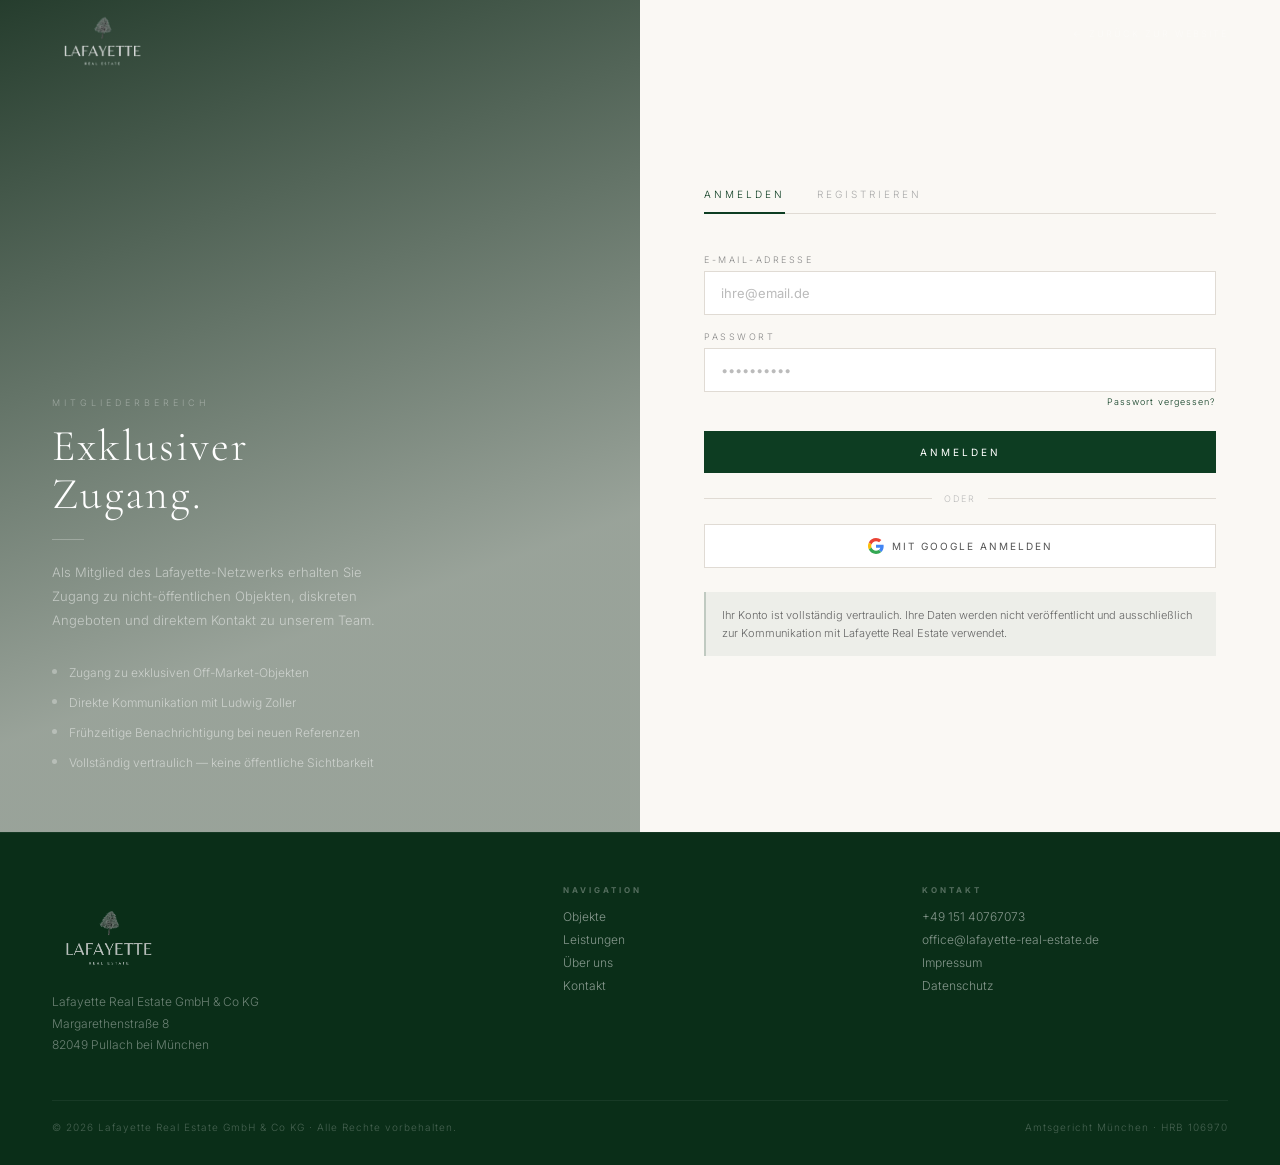
==== commit 88f90edd: "feat: image carousels on Objekte + detail pages, hide demo credentials - Objekte page: replace singl" ====
--- a/anmelden.html
+++ b/anmelden.html
@@ -139,10 +139,6 @@
 
       </form>
 
-      <!-- DEMO STRIP -->
-      <div class="auth-demo-strip">
-        Demo: <strong>kaeufer@demo.de</strong> oder <strong>verkaeufer@demo.de</strong> — Passwort: <strong>demo1234</strong>
-      </div>
 
     </div>
   </div>
